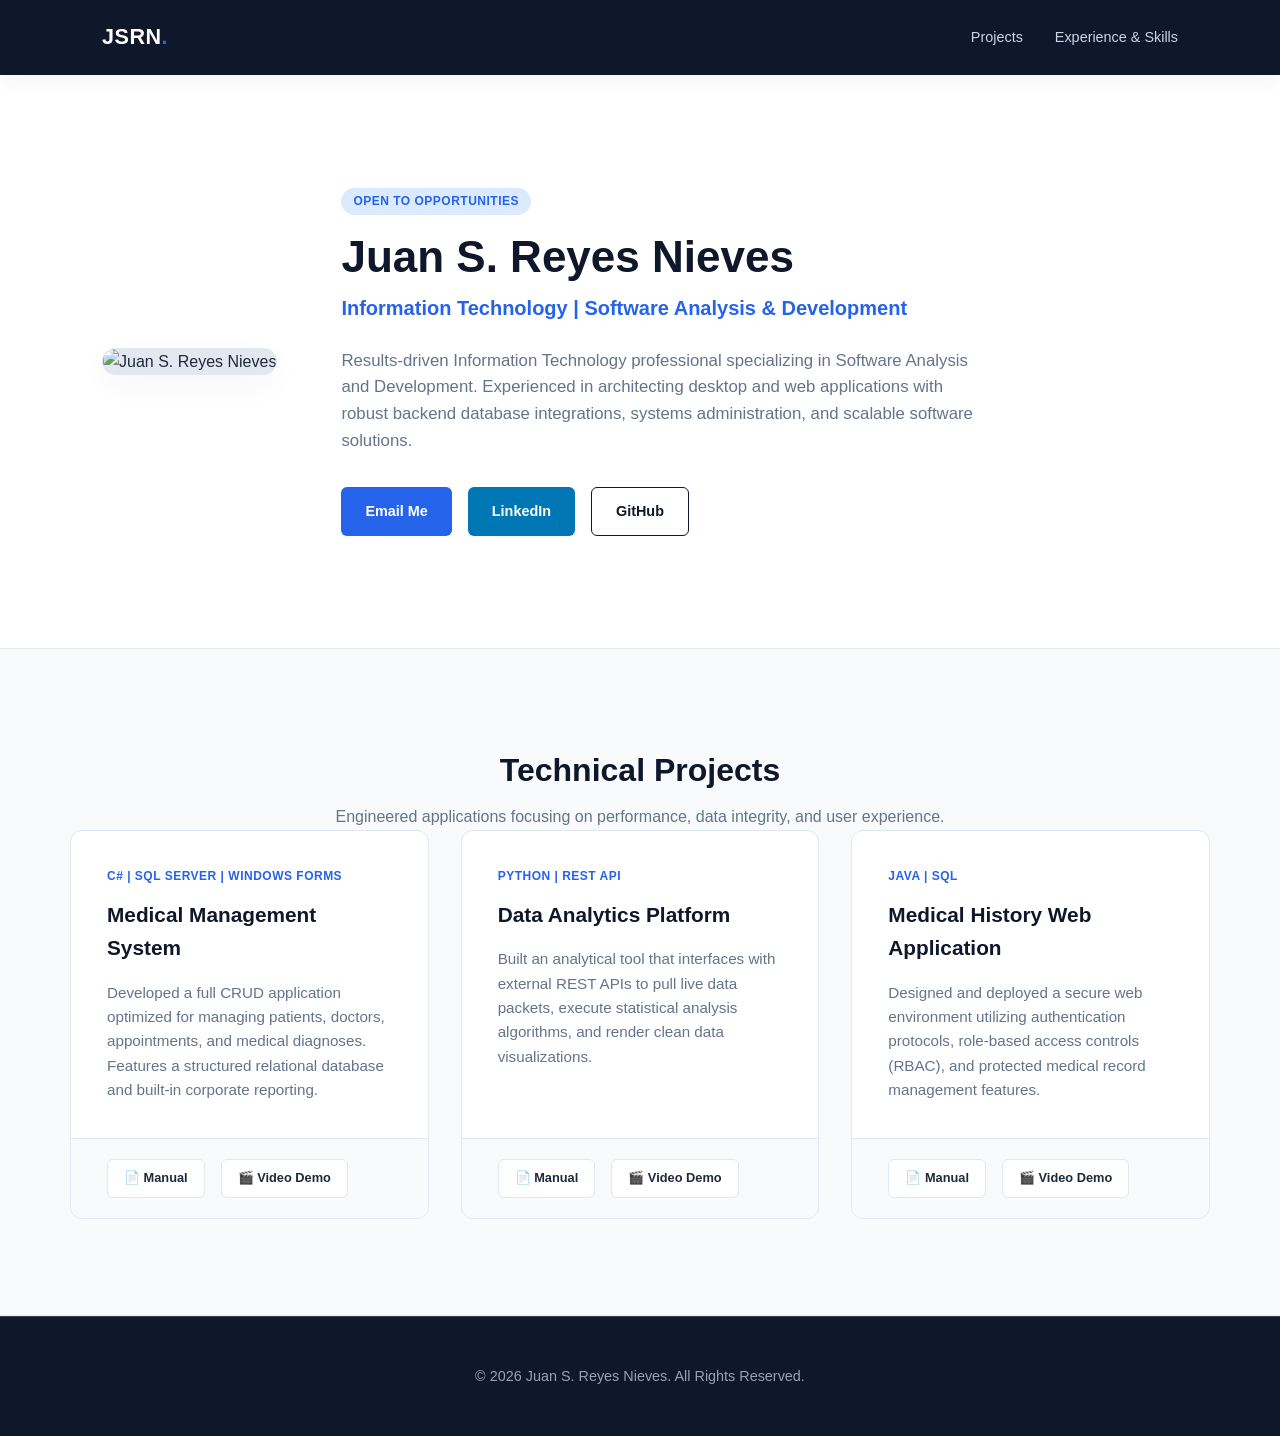
==== index.html @ 36a3efd3 "Update index.html" ====
<!DOCTYPE html>
<html lang="en">
<head>
    <meta charset="UTF-8">
    <meta name="viewport" content="width=device-width, initial-scale=1.0">
    <title>Juan S. Reyes Nieves | Portfolio</title>
    <link rel="stylesheet" href="style.css">
</head>
<body>

    <!-- Executive Navigation Bar -->
    <header>
        <nav class="nav-container">
            <div class="logo">JSRN<span class="dot">.</span></div>
            <ul class="nav-links">
                <li><a href="index.html" class="active">Projects</a></li>
                <li><a href="resume.html">Experience & Skills</a></li>
            </ul>
        </nav>
    </header>

    <!-- Professional Hero Section -->
    <section class="hero-section">
        <div class="hero-container">
            <div class="hero-image-wrapper">
                <img src="profile.jpg" alt="Juan S. Reyes Nieves" class="profile-img">
            </div>
            <div class="hero-text">
                <span class="badge">Open to Opportunities</span>
                <h1>Juan S. Reyes Nieves</h1>
                <p class="subtitle">Information Technology | Software Analysis & Development</p>
                <p class="bio">
                    Results-driven Information Technology professional specializing in Software Analysis and Development. 
                    Experienced in architecting desktop and web applications with robust backend database integrations, 
                    systems administration, and scalable software solutions.
                </p>
                <div class="cta-group">
                    <a href="mailto:juanreyesnieves@gmail.com" class="btn btn-primary">Email Me</a>
                    <a href="https://www.linkedin.com/in/juan-reyes-113794221/" target="_blank" class="btn btn-secondary">LinkedIn</a>
                    <a href="https://github.com/j8360244" target="_blank" class="btn btn-outline">GitHub</a>
                </div>
            </div>
        </div>
    </section>

    <!-- Technical Projects Grid -->
    <section class="section-container light-bg">
        <div class="section-header">
            <h2>Technical Projects</h2>
            <p class="section-subtitle">Engineered applications focusing on performance, data integrity, and user experience.</p>
        </div>
        
        <div class="projects-grid">
            <!-- Project 1 -->
            <div class="project-card">
                <div class="card-content">
                    <span class="tech-tag">C# | SQL Server | Windows Forms</span>
                    <h3>Medical Management System</h3>
                    <p>Developed a full CRUD application optimized for managing patients, doctors, appointments, and medical diagnoses. Features a structured relational database and built-in corporate reporting.</p>
                </div>
                <div class="project-actions">
                    <a href="#" class="btn btn-card" onclick="alert('Placeholder: Downloading Medical Management Manual...')">📄 Manual</a>
                    <a href="#" class="btn btn-card" onclick="alert('Placeholder: Launching Video Demo...')">🎬 Video Demo</a>
                </div>
            </div>

            <!-- Project 2 -->
            <div class="project-card">
                <div class="card-content">
                    <span class="tech-tag">Python | REST API</span>
                    <h3>Data Analytics Platform</h3>
                    <p>Built an analytical tool that interfaces with external REST APIs to pull live data packets, execute statistical analysis algorithms, and render clean data visualizations.</p>
                </div>
                <div class="project-actions">
                    <a href="#" class="btn btn-card" onclick="alert('Placeholder: Downloading Analytics Platform Manual...')">📄 Manual</a>
                    <a href="#" class="btn btn-card" onclick="alert('Placeholder: Launching Video Demo...')">🎬 Video Demo</a>
                </div>
            </div>

            <!-- Project 3 -->
            <div class="project-card">
                <div class="card-content">
                    <span class="tech-tag">Java | SQL</span>
                    <h3>Medical History Web Application</h3>
                    <p>Designed and deployed a secure web environment utilizing authentication protocols, role-based access controls (RBAC), and protected medical record management features.</p>
                </div>
                <div class="project-actions">
                    <a href="#" class="btn btn-card" onclick="alert('Placeholder: Downloading Web App Manual...')">📄 Manual</a>
                    <a href="#" class="btn btn-card" onclick="alert('Placeholder: Launching Video Demo...')">🎬 Video Demo</a>
                </div>
            </div>
        </div>
    </section>

    <footer>
        <div class="footer-content">
            <p>&copy; 2026 Juan S. Reyes Nieves. All Rights Reserved.</p>
        </div>
    </footer>

</body>
</html>
</html>
---- style.css ----
/* Custom Executive Theme Variables */
:root {
    --primary: #0f172a;       /* Deep Slate Blue */
    --accent: #2563eb;        /* Enterprise Electric Blue */
    --accent-hover: #1d4ed8;  
    --text-main: #1e293b;     /* Dark Charcoal Text */
    --text-muted: #64748b;    /* Polished Slate Gray */
    --bg-light: #f8fafc;      /* Crisp Light Gray Background */
    --bg-white: #ffffff;
    --border: #e2e8f0;        /* Subtle Border Accent */
    --max-width: 1140px;
}

/* Global Foundations */
* {
    margin: 0;
    padding: 0;
    box-sizing: border-box;
    font-family: -apple-system, BlinkMacSystemFont, "Segoe UI", Roboto, Helvetica, Arial, sans-serif;
}

html {
    scroll-behavior: smooth;
}

body {
    background-color: var(--bg-white);
    color: var(--text-main);
    line-height: 1.6;
    -webkit-font-smoothing: antialiased;
}

/* Navigation Header */
header {
    background-color: var(--primary);
    position: sticky;
    top: 0;
    z-index: 100;
    box-shadow: 0 4px 20px rgba(0, 0, 0, 0.05);
}

.nav-container {
    max-width: var(--max-width);
    margin: 0 auto;
    padding: 1.25rem 2rem;
    display: flex;
    justify-content: space-between;
    align-items: center;
}

.logo {
    color: var(--bg-white);
    font-weight: 700;
    font-size: 1.35rem;
    letter-spacing: 0.5px;
}

.logo .dot {
    color: var(--accent);
}

.nav-links {
    display: flex;
    list-style: none;
    gap: 2rem;
}

.nav-links a {
    color: #cbd5e1;
    text-decoration: none;
    font-size: 0.9rem;
    font-weight: 500;
    transition: color 0.25s ease;
}

.nav-links a:hover {
    color: var(--bg-white);
}

/* Base Layout Framework */
.section-container {
    max-width: var(--max-width);
    margin: 0 auto;
    padding: 6rem 2rem;
}

.light-bg {
    max-width: 100%;
    background-color: var(--bg-light);
    border-top: 1px solid var(--border);
    border-bottom: 1px solid var(--border);
}

.light-bg > div {
    max-width: var(--max-width);
    margin: 0 auto;
}

.section-header {
    text-align: center;
    margin-bottom: 4rem;
}

.section-header h2 {
    font-size: 2rem;
    color: var(--primary);
    font-weight: 700;
    margin-bottom: 0.5rem;
}

.section-subtitle {
    color: var(--text-muted);
    font-size: 1rem;
}

/* Refined Hero / About Layout */
.hero-section {
    max-width: var(--max-width);
    margin: 0 auto;
    padding: 7rem 2rem;
}

.hero-container {
    display: flex;
    align-items: center;
    gap: 4rem;
}

.hero-image-wrapper {
    flex-shrink: 0;
}

.profile-img {
    width: 220px;
    height: 220px;
    border-radius: 16px;
    object-fit: cover;
    border: 1px solid var(--border);
    box-shadow: 0 10px 30px rgba(0, 0, 0, 0.04);
    background-color: #e2e8f0;
}

.hero-text {
    flex-grow: 1;
}

.badge {
    display: inline-block;
    background-color: #dbeafe;
    color: var(--accent);
    padding: 0.25rem 0.75rem;
    border-radius: 99px;
    font-size: 0.75rem;
    font-weight: 600;
    margin-bottom: 1rem;
    text-transform: uppercase;
    letter-spacing: 0.5px;
}

.hero-text h1 {
    font-size: 2.75rem;
    color: var(--primary);
    font-weight: 800;
    line-height: 1.2;
    margin-bottom: 0.5rem;
}

.hero-text .subtitle {
    font-size: 1.25rem;
    color: var(--accent);
    font-weight: 600;
    margin-bottom: 1.5rem;
}

.hero-text .bio {
    color: var(--text-muted);
    font-size: 1.05rem;
    max-width: 650px;
    margin-bottom: 2rem;
}

/* Corporate Buttons Grid */
.cta-group {
    display: flex;
    flex-wrap: wrap;
    gap: 1rem;
}

.btn {
    display: inline-flex;
    align-items: center;
    justify-content: center;
    padding: 0.75rem 1.5rem;
    border-radius: 6px;
    font-size: 0.9rem;
    font-weight: 600;
    text-decoration: none;
    transition: all 0.2s ease;
    cursor: pointer;
}

.btn-primary {
    background-color: var(--accent);
    color: var(--bg-white);
}

.btn-primary:hover {
    background-color: var(--accent-hover);
    transform: translateY(-1px);
}

.btn-secondary {
    background-color: #0077b5; /* Official LinkedIn Blue */
    color: var(--bg-white);
}

.btn-secondary:hover {
    background-color: #005987;
    transform: translateY(-1px);
}

.btn-outline {
    background-color: transparent;
    color: var(--primary);
    border: 1.5px solid var(--primary);
}

.btn-outline:hover {
    background-color: var(--primary);
    color: var(--bg-white);
}

/* Enterprise Project Cards */
.projects-grid {
    display: grid;
    grid-template-columns: repeat(auto-fit, minmax(320px, 1fr));
    gap: 2rem;
}

.project-card {
    background-color: var(--bg-white);
    border: 1px solid var(--border);
    border-radius: 12px;
    display: flex;
    flex-direction: column;
    justify-content: space-between;
    transition: all 0.25s ease;
}

.project-card:hover {
    transform: translateY(-4px);
    box-shadow: 0 12px 30px rgba(15, 23, 42, 0.06);
    border-color: #cbd5e1;
}

.card-content {
    padding: 2.25rem;
}

.tech-tag {
    display: block;
    font-size: 0.75rem;
    color: var(--accent);
    font-weight: 700;
    text-transform: uppercase;
    letter-spacing: 0.5px;
    margin-bottom: 0.75rem;
}

.project-card h3 {
    font-size: 1.3rem;
    color: var(--primary);
    margin-bottom: 1rem;
}

.project-card p {
    color: var(--text-muted);
    font-size: 0.95rem;
}

.project-actions {
    padding: 1.25rem 2.25rem;
    background-color: var(--bg-light);
    border-top: 1px solid var(--border);
    border-radius: 0 0 12px 12px;
    display: flex;
    gap: 1rem;
}

.btn-card {
    padding: 0.5rem 1rem;
    font-size: 0.8rem;
    background-color: var(--bg-white);
    border: 1px solid var(--border);
    color: var(--text-main);
}

.btn-card:hover {
    background-color: var(--accent);
    color: var(--bg-white);
    border-color: var(--accent);
}

/* Clean Professional Timeline */
.timeline {
    max-width: 800px;
    margin: 0 auto;
    display: flex;
    flex-direction: column;
    gap: 1.5rem;
}

.timeline-card {
    border-left: 3px solid var(--accent);
    padding: 0.5rem 0 0.5rem 1.5rem;
}

.timeline-header {
    display: flex;
    justify-content: space-between;
    align-items: baseline;
    margin-bottom: 0.25rem;
}

.timeline-header h4 {
    font-size: 1.15rem;
    color: var(--primary);
}

.timeline-date {
    font-size: 0.85rem;
    color: var(--text-muted);
    font-weight: 500;
}

.role-title {
    font-size: 0.95rem;
    color: var(--accent);
    font-weight: 600;
    margin-bottom: 0.5rem;
}

.role-desc {
    color: var(--text-muted);
    font-size: 0.95rem;
}

/* Skills Formatting Layout */
.skills-wrapper {
    display: flex;
    gap: 4rem;
    flex-wrap: wrap;
}

.skills-block {
    flex: 1;
    min-width: 280px;
}

.skills-block h3 {
    font-size: 1.1rem;
    color: var(--primary);
    margin-bottom: 1.25rem;
    font-weight: 700;
}

.skills-tags {
    display: flex;
    flex-wrap: wrap;
    gap: 0.5rem;
}

.skills-tags span {
    background-color: var(--bg-white);
    border: 1px solid var(--border);
    padding: 0.4rem 0.8rem;
    border-radius: 6px;
    font-size: 0.85rem;
    font-weight: 500;
    color: var(--text-main);
}

/* Footer Section */
footer {
    background-color: var(--primary);
    padding: 3rem 2rem;
    text-align: center;
    border-top: 1px solid #334155;
}

.footer-content p {
    color: #94a3b8;
    font-size: 0.9rem;
}

.footer-subtext {
    margin-top: 0.35rem;
    font-size: 0.75rem !important;
    color: #64748b !important;
}

/* Responsive Optimization Engine */
@media (max-width: 768px) {
    .hero-container {
        flex-direction: column;
        text-align: center;
        gap: 2rem;
    }
    .cta-group {
        justify-content: center;
    }
    .timeline-header {
        flex-direction: column;
    }
    .section-container {
        padding: 4rem 1.5rem;
    }
}
}
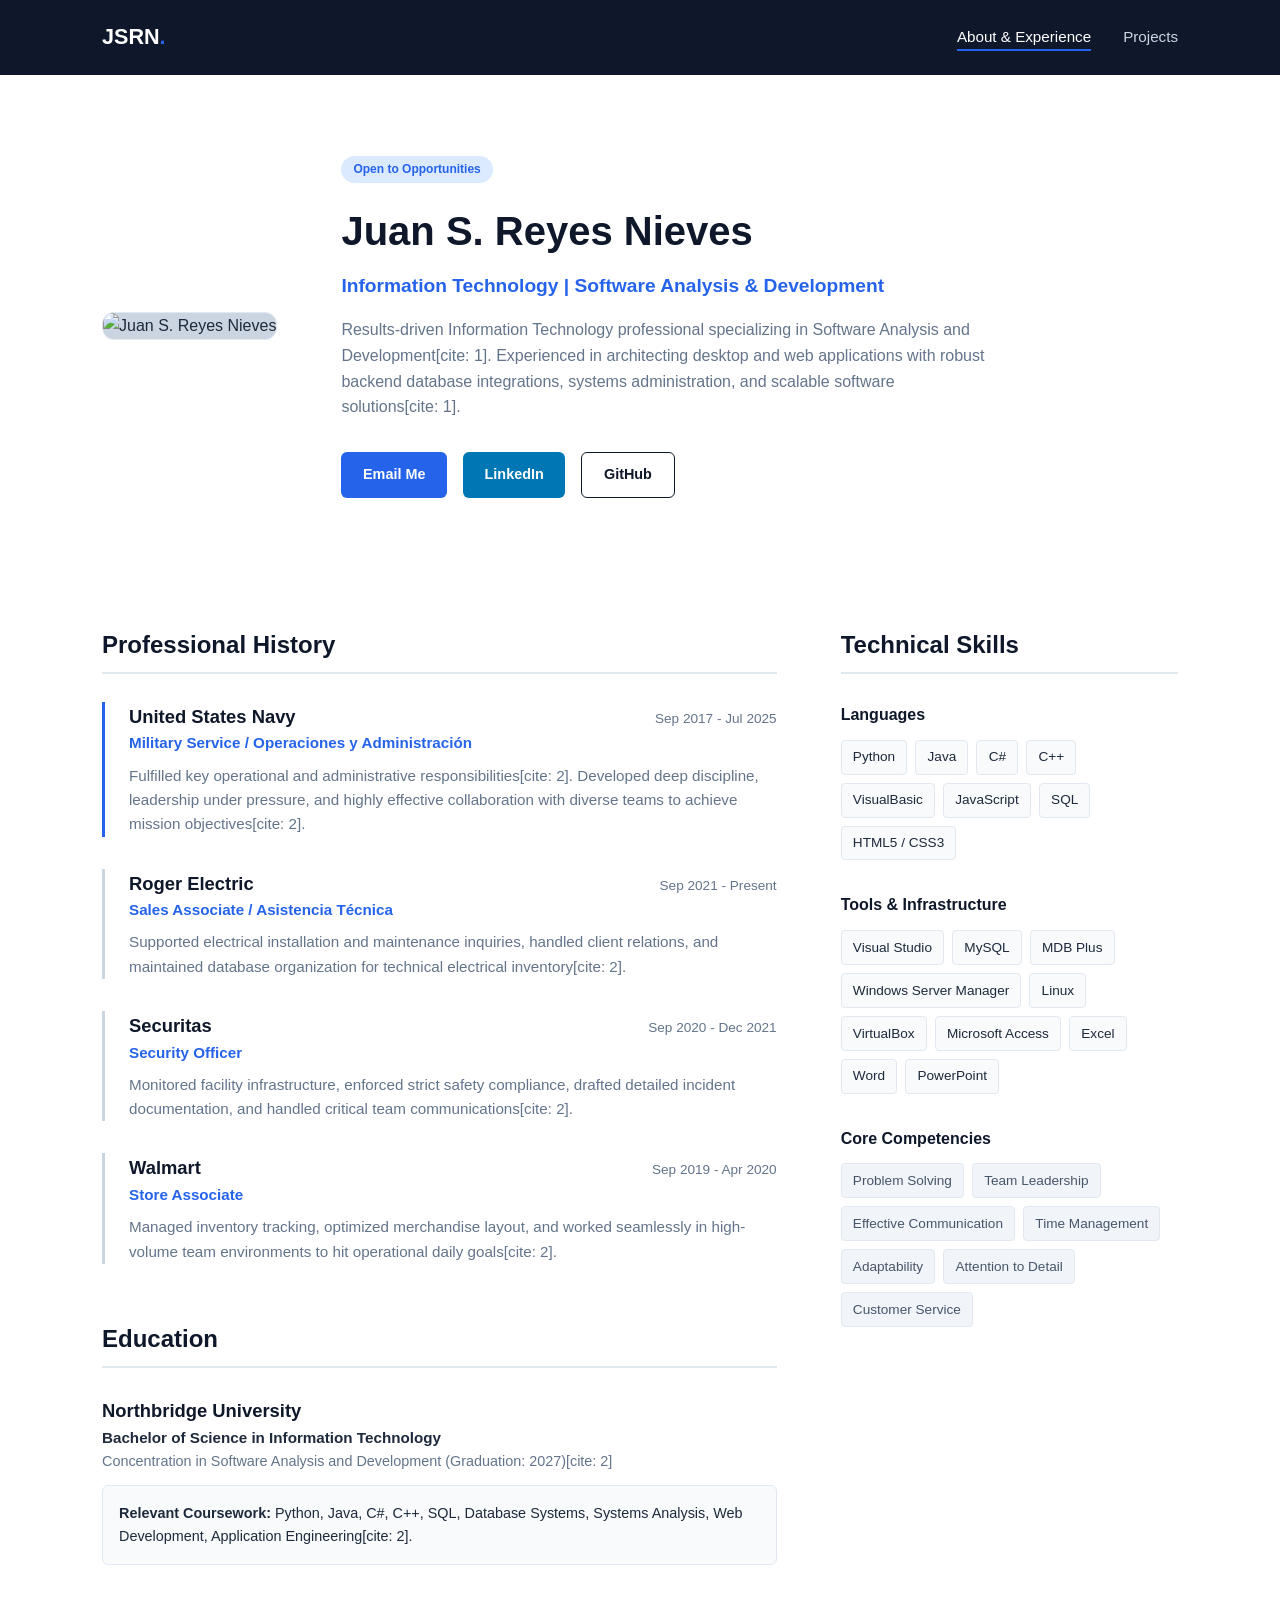
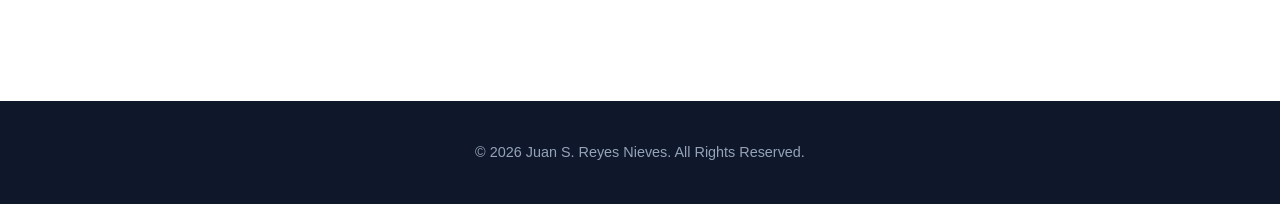
==== commit 40e5629c: "Update index.html" ====
--- a/index.html
+++ b/index.html
@@ -3,7 +3,7 @@
 <head>
     <meta charset="UTF-8">
     <meta name="viewport" content="width=device-width, initial-scale=1.0">
-    <title>Juan S. Reyes Nieves | Portfolio</title>
+    <title>Juan S. Reyes Nieves | About & Experience</title>
     <link rel="stylesheet" href="style.css">
 </head>
 <body>
@@ -13,14 +13,14 @@
         <nav class="nav-container">
             <div class="logo">JSRN<span class="dot">.</span></div>
             <ul class="nav-links">
-                <li><a href="index.html" class="active">Projects</a></li>
-                <li><a href="resume.html">Experience & Skills</a></li>
+                <li><a href="index.html" class="active">About & Experience</a></li>
+                <li><a href="projects.html">Projects</a></li>
             </ul>
         </nav>
     </header>
 
-    <!-- Professional Hero Section -->
-    <section class="hero-section">
+    <!-- Professional Hero Section / About -->
+    <section id="about" class="hero-section">
         <div class="hero-container">
             <div class="hero-image-wrapper">
                 <img src="profile.jpg" alt="Juan S. Reyes Nieves" class="profile-img">
@@ -30,9 +30,9 @@
                 <h1>Juan S. Reyes Nieves</h1>
                 <p class="subtitle">Information Technology | Software Analysis & Development</p>
                 <p class="bio">
-                    Results-driven Information Technology professional specializing in Software Analysis and Development. 
+                    Results-driven Information Technology professional specializing in Software Analysis and Development[cite: 1]. 
                     Experienced in architecting desktop and web applications with robust backend database integrations, 
-                    systems administration, and scalable software solutions.
+                    systems administration, and scalable software solutions[cite: 1].
                 </p>
                 <div class="cta-group">
                     <a href="mailto:juanreyesnieves@gmail.com" class="btn btn-primary">Email Me</a>
@@ -43,54 +43,100 @@
         </div>
     </section>
 
-    <!-- Technical Projects Grid -->
-    <section class="section-container light-bg">
-        <div class="section-header">
-            <h2>Technical Projects</h2>
-            <p class="section-subtitle">Engineered applications focusing on performance, data integrity, and user experience.</p>
-        </div>
+    <!-- Main Content Area arranged for visual comfort -->
+    <main class="resume-layout">
         
-        <div class="projects-grid">
-            <!-- Project 1 -->
-            <div class="project-card">
-                <div class="card-content">
-                    <span class="tech-tag">C# | SQL Server | Windows Forms</span>
-                    <h3>Medical Management System</h3>
-                    <p>Developed a full CRUD application optimized for managing patients, doctors, appointments, and medical diagnoses. Features a structured relational database and built-in corporate reporting.</p>
-                </div>
-                <div class="project-actions">
-                    <a href="#" class="btn btn-card" onclick="alert('Placeholder: Downloading Medical Management Manual...')">📄 Manual</a>
-                    <a href="#" class="btn btn-card" onclick="alert('Placeholder: Launching Video Demo...')">🎬 Video Demo</a>
+        <!-- Left Column: Professional Timeline & Education -->
+        <section class="resume-main">
+            <div class="section-block">
+                <h2 class="block-title">Professional History</h2>
+                
+                <div class="timeline">
+                    <!-- Military Service -->
+                    <div class="timeline-card highlight-card">
+                        <div class="timeline-header">
+                            <h4>United States Navy</h4>
+                            <span class="timeline-date">Sep 2017 - Jul 2025</span>
+                        </div>
+                        <p class="role-title">Military Service / Operaciones y Administración</p>
+                        <p class="role-desc">Fulfilled key operational and administrative responsibilities[cite: 2]. Developed deep discipline, leadership under pressure, and highly effective collaboration with diverse teams to achieve mission objectives[cite: 2].</p>
+                    </div>
+
+                    <!-- Roger Electric -->
+                    <div class="timeline-card">
+                        <div class="timeline-header">
+                            <h4>Roger Electric</h4>
+                            <span class="timeline-date">Sep 2021 - Present</span>
+                        </div>
+                        <p class="role-title">Sales Associate / Asistencia Técnica</p>
+                        <p class="role-desc">Supported electrical installation and maintenance inquiries, handled client relations, and maintained database organization for technical electrical inventory[cite: 2].</p>
+                    </div>
+
+                    <!-- Securitas -->
+                    <div class="timeline-card">
+                        <div class="timeline-header">
+                            <h4>Securitas</h4>
+                            <span class="timeline-date">Sep 2020 - Dec 2021</span>
+                        </div>
+                        <p class="role-title">Security Officer</p>
+                        <p class="role-desc">Monitored facility infrastructure, enforced strict safety compliance, drafted detailed incident documentation, and handled critical team communications[cite: 2].</p>
+                    </div>
+
+                    <!-- Walmart -->
+                    <div class="timeline-card">
+                        <div class="timeline-header">
+                            <h4>Walmart</h4>
+                            <span class="timeline-date">Sep 2019 - Apr 2020</span>
+                        </div>
+                        <p class="role-title">Store Associate</p>
+                        <p class="role-desc">Managed inventory tracking, optimized merchandise layout, and worked seamlessly in high-volume team environments to hit operational daily goals[cite: 2].</p>
+                    </div>
                 </div>
             </div>
 
-            <!-- Project 2 -->
-            <div class="project-card">
-                <div class="card-content">
-                    <span class="tech-tag">Python | REST API</span>
-                    <h3>Data Analytics Platform</h3>
-                    <p>Built an analytical tool that interfaces with external REST APIs to pull live data packets, execute statistical analysis algorithms, and render clean data visualizations.</p>
-                </div>
-                <div class="project-actions">
-                    <a href="#" class="btn btn-card" onclick="alert('Placeholder: Downloading Analytics Platform Manual...')">📄 Manual</a>
-                    <a href="#" class="btn btn-card" onclick="alert('Placeholder: Launching Video Demo...')">🎬 Video Demo</a>
+            <!-- Education Block -->
+            <div class="section-block">
+                <h2 class="block-title">Education</h2>
+                <div class="education-card">
+                    <h4>Northbridge University</h4>
+                    <p class="study-field">Bachelor of Science in Information Technology</p>
+                    <p class="specialization">Concentration in Software Analysis and Development (Graduation: 2027)[cite: 2]</p>
+                    <div class="coursework">
+                        <strong>Relevant Coursework:</strong> Python, Java, C#, C++, SQL, Database Systems, Systems Analysis, Web Development, Application Engineering[cite: 2].
+                    </div>
                 </div>
             </div>
+        </section>
 
-            <!-- Project 3 -->
-            <div class="project-card">
-                <div class="card-content">
-                    <span class="tech-tag">Java | SQL</span>
-                    <h3>Medical History Web Application</h3>
-                    <p>Designed and deployed a secure web environment utilizing authentication protocols, role-based access controls (RBAC), and protected medical record management features.</p>
+        <!-- Right Column: Expanded Skills & Competencies (Based on image_4c4420.png) -->
+        <aside class="resume-sidebar">
+            <div class="section-block">
+                <h2 class="block-title">Technical Skills</h2>
+                
+                <div class="skills-group">
+                    <h3>Languages</h3>
+                    <div class="skills-tags">
+                        <span>Python</span><span>Java</span><span>C#</span><span>C++</span><span>VisualBasic</span><span>JavaScript</span><span>SQL</span><span>HTML5 / CSS3</span>
+                    </div>
                 </div>
-                <div class="project-actions">
-                    <a href="#" class="btn btn-card" onclick="alert('Placeholder: Downloading Web App Manual...')">📄 Manual</a>
-                    <a href="#" class="btn btn-card" onclick="alert('Placeholder: Launching Video Demo...')">🎬 Video Demo</a>
+
+                <div class="skills-group">
+                    <h3>Tools & Infrastructure</h3>
+                    <div class="skills-tags">
+                        <span>Visual Studio</span><span>MySQL</span><span>MDB Plus</span><span>Windows Server Manager</span><span>Linux</span><span>VirtualBox</span><span>Microsoft Access</span><span>Excel</span><span>Word</span><span>PowerPoint</span>
+                    </div>
+                </div>
+
+                <div class="skills-group">
+                    <h3>Core Competencies</h3>
+                    <div class="skills-tags competency">
+                        <span>Problem Solving</span><span>Team Leadership</span><span>Effective Communication</span><span>Time Management</span><span>Adaptability</span><span>Attention to Detail</span><span>Customer Service</span>
+                    </div>
                 </div>
             </div>
-        </div>
-    </section>
+        </aside>
+
+    </main>
 
     <footer>
         <div class="footer-content">
--- a/style.css
+++ b/style.css
@@ -1,17 +1,17 @@
-/* Custom Executive Theme Variables */
+/* Executive Theme Variables */
 :root {
-    --primary: #0f172a;       /* Deep Slate Blue */
-    --accent: #2563eb;        /* Enterprise Electric Blue */
+    --primary: #0f172a;       
+    --accent: #2563eb;        
     --accent-hover: #1d4ed8;  
-    --text-main: #1e293b;     /* Dark Charcoal Text */
-    --text-muted: #64748b;    /* Polished Slate Gray */
-    --bg-light: #f8fafc;      /* Crisp Light Gray Background */
+    --text-main: #1e293b;     
+    --text-muted: #64748b;    
+    --bg-light: #f8fafc;      
     --bg-white: #ffffff;
-    --border: #e2e8f0;        /* Subtle Border Accent */
+    --border: #e2e8f0;        
     --max-width: 1140px;
 }
 
-/* Global Foundations */
+/* Base Formats */
 * {
     margin: 0;
     padding: 0;
@@ -30,13 +30,12 @@
     -webkit-font-smoothing: antialiased;
 }
 
-/* Navigation Header */
+/* Nav Bar Fixes */
 header {
     background-color: var(--primary);
     position: sticky;
     top: 0;
     z-index: 100;
-    box-shadow: 0 4px 20px rgba(0, 0, 0, 0.05);
 }
 
 .nav-container {
@@ -52,12 +51,9 @@
     color: var(--bg-white);
     font-weight: 700;
     font-size: 1.35rem;
-    letter-spacing: 0.5px;
-}
-
-.logo .dot {
-    color: var(--accent);
-}
+}
+
+.logo .dot { color: var(--accent); }
 
 .nav-links {
     display: flex;
@@ -68,56 +64,47 @@
 .nav-links a {
     color: #cbd5e1;
     text-decoration: none;
-    font-size: 0.9rem;
+    font-size: 0.95rem;
     font-weight: 500;
-    transition: color 0.25s ease;
-}
-
-.nav-links a:hover {
+    transition: color 0.25s;
+}
+
+.nav-links a:hover, .nav-links a.active {
     color: var(--bg-white);
-}
-
-/* Base Layout Framework */
+    border-bottom: 2px solid var(--accent);
+    padding-bottom: 4px;
+}
+
+/* Section Frameworks */
 .section-container {
-    max-width: var(--max-width);
-    margin: 0 auto;
-    padding: 6rem 2rem;
+    padding: 5rem 2rem;
 }
 
 .light-bg {
-    max-width: 100%;
     background-color: var(--bg-light);
     border-top: 1px solid var(--border);
     border-bottom: 1px solid var(--border);
 }
 
-.light-bg > div {
-    max-width: var(--max-width);
-    margin: 0 auto;
-}
-
 .section-header {
     text-align: center;
-    margin-bottom: 4rem;
+    max-width: var(--max-width);
+    margin: 0 auto 3.5rem auto;
 }
 
 .section-header h2 {
     font-size: 2rem;
     color: var(--primary);
-    font-weight: 700;
     margin-bottom: 0.5rem;
 }
 
-.section-subtitle {
-    color: var(--text-muted);
-    font-size: 1rem;
-}
-
-/* Refined Hero / About Layout */
+.section-subtitle { color: var(--text-muted); }
+
+/* Hero / Front Bio */
 .hero-section {
     max-width: var(--max-width);
     margin: 0 auto;
-    padding: 7rem 2rem;
+    padding: 5rem 2rem;
 }
 
 .hero-container {
@@ -126,22 +113,13 @@
     gap: 4rem;
 }
 
-.hero-image-wrapper {
-    flex-shrink: 0;
-}
-
 .profile-img {
-    width: 220px;
-    height: 220px;
-    border-radius: 16px;
+    width: 200px;
+    height: 200px;
+    border-radius: 12px;
     object-fit: cover;
     border: 1px solid var(--border);
-    box-shadow: 0 10px 30px rgba(0, 0, 0, 0.04);
-    background-color: #e2e8f0;
-}
-
-.hero-text {
-    flex-grow: 1;
+    background-color: #cbd5e1;
 }
 
 .badge {
@@ -153,85 +131,54 @@
     font-size: 0.75rem;
     font-weight: 600;
     margin-bottom: 1rem;
-    text-transform: uppercase;
-    letter-spacing: 0.5px;
 }
 
 .hero-text h1 {
-    font-size: 2.75rem;
+    font-size: 2.5rem;
     color: var(--primary);
-    font-weight: 800;
-    line-height: 1.2;
     margin-bottom: 0.5rem;
 }
 
-.hero-text .subtitle {
-    font-size: 1.25rem;
+.subtitle {
+    font-size: 1.2rem;
     color: var(--accent);
     font-weight: 600;
-    margin-bottom: 1.5rem;
-}
-
-.hero-text .bio {
+    margin-bottom: 1rem;
+}
+
+.bio {
     color: var(--text-muted);
-    font-size: 1.05rem;
     max-width: 650px;
     margin-bottom: 2rem;
 }
 
-/* Corporate Buttons Grid */
-.cta-group {
-    display: flex;
-    flex-wrap: wrap;
-    gap: 1rem;
-}
+/* Call to Action Buttons */
+.cta-group { display: flex; gap: 1rem; flex-wrap: wrap; }
 
 .btn {
     display: inline-flex;
     align-items: center;
-    justify-content: center;
-    padding: 0.75rem 1.5rem;
+    padding: 0.65rem 1.35rem;
     border-radius: 6px;
     font-size: 0.9rem;
     font-weight: 600;
     text-decoration: none;
-    transition: all 0.2s ease;
-    cursor: pointer;
-}
-
-.btn-primary {
-    background-color: var(--accent);
-    color: var(--bg-white);
-}
-
-.btn-primary:hover {
-    background-color: var(--accent-hover);
-    transform: translateY(-1px);
-}
-
-.btn-secondary {
-    background-color: #0077b5; /* Official LinkedIn Blue */
-    color: var(--bg-white);
-}
-
-.btn-secondary:hover {
-    background-color: #005987;
-    transform: translateY(-1px);
-}
-
-.btn-outline {
-    background-color: transparent;
-    color: var(--primary);
-    border: 1.5px solid var(--primary);
-}
-
-.btn-outline:hover {
-    background-color: var(--primary);
-    color: var(--bg-white);
-}
-
-/* Enterprise Project Cards */
+    transition: all 0.2s;
+}
+
+.btn-primary { background-color: var(--accent); color: var(--bg-white); }
+.btn-primary:hover { background-color: var(--accent-hover); }
+
+.btn-secondary { background-color: #0077b5; color: var(--bg-white); }
+.btn-secondary:hover { background-color: #005987; }
+
+.btn-outline { border: 1.5px solid var(--primary); color: var(--primary); }
+.btn-outline:hover { background-color: var(--primary); color: var(--bg-white); }
+
+/* Project Cards */
 .projects-grid {
+    max-width: var(--max-width);
+    margin: 0 auto;
     display: grid;
     grid-template-columns: repeat(auto-fit, minmax(320px, 1fr));
     gap: 2rem;
@@ -244,42 +191,21 @@
     display: flex;
     flex-direction: column;
     justify-content: space-between;
-    transition: all 0.25s ease;
+    transition: transform 0.2s, box-shadow 0.2s;
 }
 
 .project-card:hover {
-    transform: translateY(-4px);
-    box-shadow: 0 12px 30px rgba(15, 23, 42, 0.06);
-    border-color: #cbd5e1;
-}
-
-.card-content {
-    padding: 2.25rem;
-}
-
-.tech-tag {
-    display: block;
-    font-size: 0.75rem;
-    color: var(--accent);
-    font-weight: 700;
-    text-transform: uppercase;
-    letter-spacing: 0.5px;
-    margin-bottom: 0.75rem;
-}
-
-.project-card h3 {
-    font-size: 1.3rem;
-    color: var(--primary);
-    margin-bottom: 1rem;
-}
-
-.project-card p {
-    color: var(--text-muted);
-    font-size: 0.95rem;
-}
+    transform: translateY(-3px);
+    box-shadow: 0 10px 25px rgba(0,0,0,0.05);
+}
+
+.card-content { padding: 2rem; }
+.tech-tag { display: block; font-size: 0.75rem; color: var(--accent); font-weight: 700; margin-bottom: 0.5rem; }
+.project-card h3 { font-size: 1.25rem; color: var(--primary); margin-bottom: 0.75rem; }
+.project-card p { color: var(--text-muted); font-size: 0.95rem; }
 
 .project-actions {
-    padding: 1.25rem 2.25rem;
+    padding: 1rem 2rem;
     background-color: var(--bg-light);
     border-top: 1px solid var(--border);
     border-radius: 0 0 12px 12px;
@@ -287,133 +213,62 @@
     gap: 1rem;
 }
 
-.btn-card {
-    padding: 0.5rem 1rem;
-    font-size: 0.8rem;
-    background-color: var(--bg-white);
-    border: 1px solid var(--border);
-    color: var(--text-main);
-}
-
-.btn-card:hover {
-    background-color: var(--accent);
-    color: var(--bg-white);
-    border-color: var(--accent);
-}
-
-/* Clean Professional Timeline */
-.timeline {
-    max-width: 800px;
-    margin: 0 auto;
-    display: flex;
-    flex-direction: column;
-    gap: 1.5rem;
-}
-
-.timeline-card {
-    border-left: 3px solid var(--accent);
-    padding: 0.5rem 0 0.5rem 1.5rem;
-}
-
-.timeline-header {
-    display: flex;
-    justify-content: space-between;
-    align-items: baseline;
-    margin-bottom: 0.25rem;
-}
-
-.timeline-header h4 {
-    font-size: 1.15rem;
+.btn-card { padding: 0.4rem 0.8rem; font-size: 0.8rem; background-color: var(--bg-white); border: 1px solid var(--border); color: var(--text-main); }
+.btn-card:hover { background-color: var(--accent); color: var(--bg-white); border-color: var(--accent); }
+
+/* TWO COLUMN RESUME STRUCTURE (Prevents Scrunching) */
+.resume-layout {
+    max-width: var(--max-width);
+    margin: 3rem auto;
+    padding: 0 2rem;
+    display: grid;
+    grid-template-columns: 2fr 1fr;
+    gap: 4rem;
+}
+
+.section-block {
+    margin-bottom: 3.5rem;
+}
+
+.block-title {
+    font-size: 1.5rem;
     color: var(--primary);
-}
-
-.timeline-date {
-    font-size: 0.85rem;
-    color: var(--text-muted);
-    font-weight: 500;
-}
-
-.role-title {
-    font-size: 0.95rem;
-    color: var(--accent);
-    font-weight: 600;
-    margin-bottom: 0.5rem;
-}
-
-.role-desc {
-    color: var(--text-muted);
-    font-size: 0.95rem;
-}
-
-/* Skills Formatting Layout */
-.skills-wrapper {
-    display: flex;
-    gap: 4rem;
-    flex-wrap: wrap;
-}
-
-.skills-block {
-    flex: 1;
-    min-width: 280px;
-}
-
-.skills-block h3 {
-    font-size: 1.1rem;
-    color: var(--primary);
-    margin-bottom: 1.25rem;
-    font-weight: 700;
-}
-
-.skills-tags {
-    display: flex;
-    flex-wrap: wrap;
-    gap: 0.5rem;
-}
-
-.skills-tags span {
-    background-color: var(--bg-white);
-    border: 1px solid var(--border);
-    padding: 0.4rem 0.8rem;
-    border-radius: 6px;
-    font-size: 0.85rem;
-    font-weight: 500;
-    color: var(--text-main);
-}
-
-/* Footer Section */
-footer {
-    background-color: var(--primary);
-    padding: 3rem 2rem;
-    text-align: center;
-    border-top: 1px solid #334155;
-}
-
-.footer-content p {
-    color: #94a3b8;
-    font-size: 0.9rem;
-}
-
-.footer-subtext {
-    margin-top: 0.35rem;
-    font-size: 0.75rem !important;
-    color: #64748b !important;
-}
-
-/* Responsive Optimization Engine */
-@media (max-width: 768px) {
-    .hero-container {
-        flex-direction: column;
-        text-align: center;
-        gap: 2rem;
-    }
-    .cta-group {
-        justify-content: center;
-    }
-    .timeline-header {
-        flex-direction: column;
-    }
-    .section-container {
-        padding: 4rem 1.5rem;
-    }
-}
-}
+    border-bottom: 2px solid var(--border);
+    padding-bottom: 0.5rem;
+    margin-bottom: 1.75rem;
+}
+
+/* Timelines */
+.timeline { display: flex; flex-direction: column; gap: 2rem; }
+.timeline-card { border-left: 3px solid #cbd5e1; padding-left: 1.5rem; }
+.timeline-card.highlight-card { border-left-color: var(--accent); }
+
+.timeline-header { display: flex; justify-content: space-between; align-items: baseline; }
+.timeline-header h4 { font-size: 1.15rem; color: var(--primary); }
+.timeline-date { font-size: 0.85rem; color: var(--text-muted); }
+.role-title { font-size: 0.95rem; color: var(--accent); font-weight: 600; margin-bottom: 0.5rem; }
+.role-desc { color: var(--text-muted); font-size: 0.95rem; }
+
+/* Education & Skills */
+.education-card h4 { font-size: 1.15rem; color: var(--primary); }
+.study-field { font-weight: 600; color: var(--text-main); font-size: 0.95rem; }
+.specialization { font-size: 0.9rem; color: var(--text-muted); margin-bottom: 0.75rem; }
+.coursework { font-size: 0.9rem; background-color: var(--bg-light); padding: 1rem; border-radius: 6px; border: 1px solid var(--border); }
+
+.skills-group { margin-bottom: 2rem; }
+.skills-group h3 { font-size: 1rem; color: var(--primary); margin-bottom: 0.75rem; }
+.skills-tags { display: flex; flex-wrap: wrap; gap: 0.5rem; }
+.skills-tags span { background-color: var(--bg-light); border: 1px solid var(--border); padding: 0.35rem 0.7rem; border-radius: 4px; font-size: 0.85rem; }
+.skills-tags.competency span { background-color: #f1f5f9; color: #475569; }
+
+/* Footers */
+footer { background-color: var(--primary); padding: 2.5rem 2rem; text-align: center; margin-top: 5rem; }
+footer p { color: #94a3b8; font-size: 0.9rem; }
+
+/* Responsive adjustments */
+@media (max-width: 900px) {
+    .resume-layout { grid-template-columns: 1fr; gap: 2rem; }
+    .hero-container { flex-direction: column; text-align: center; gap: 2rem; }
+    .cta-group { justify-content: center; }
+    .timeline-header { flex-direction: column; }
+}
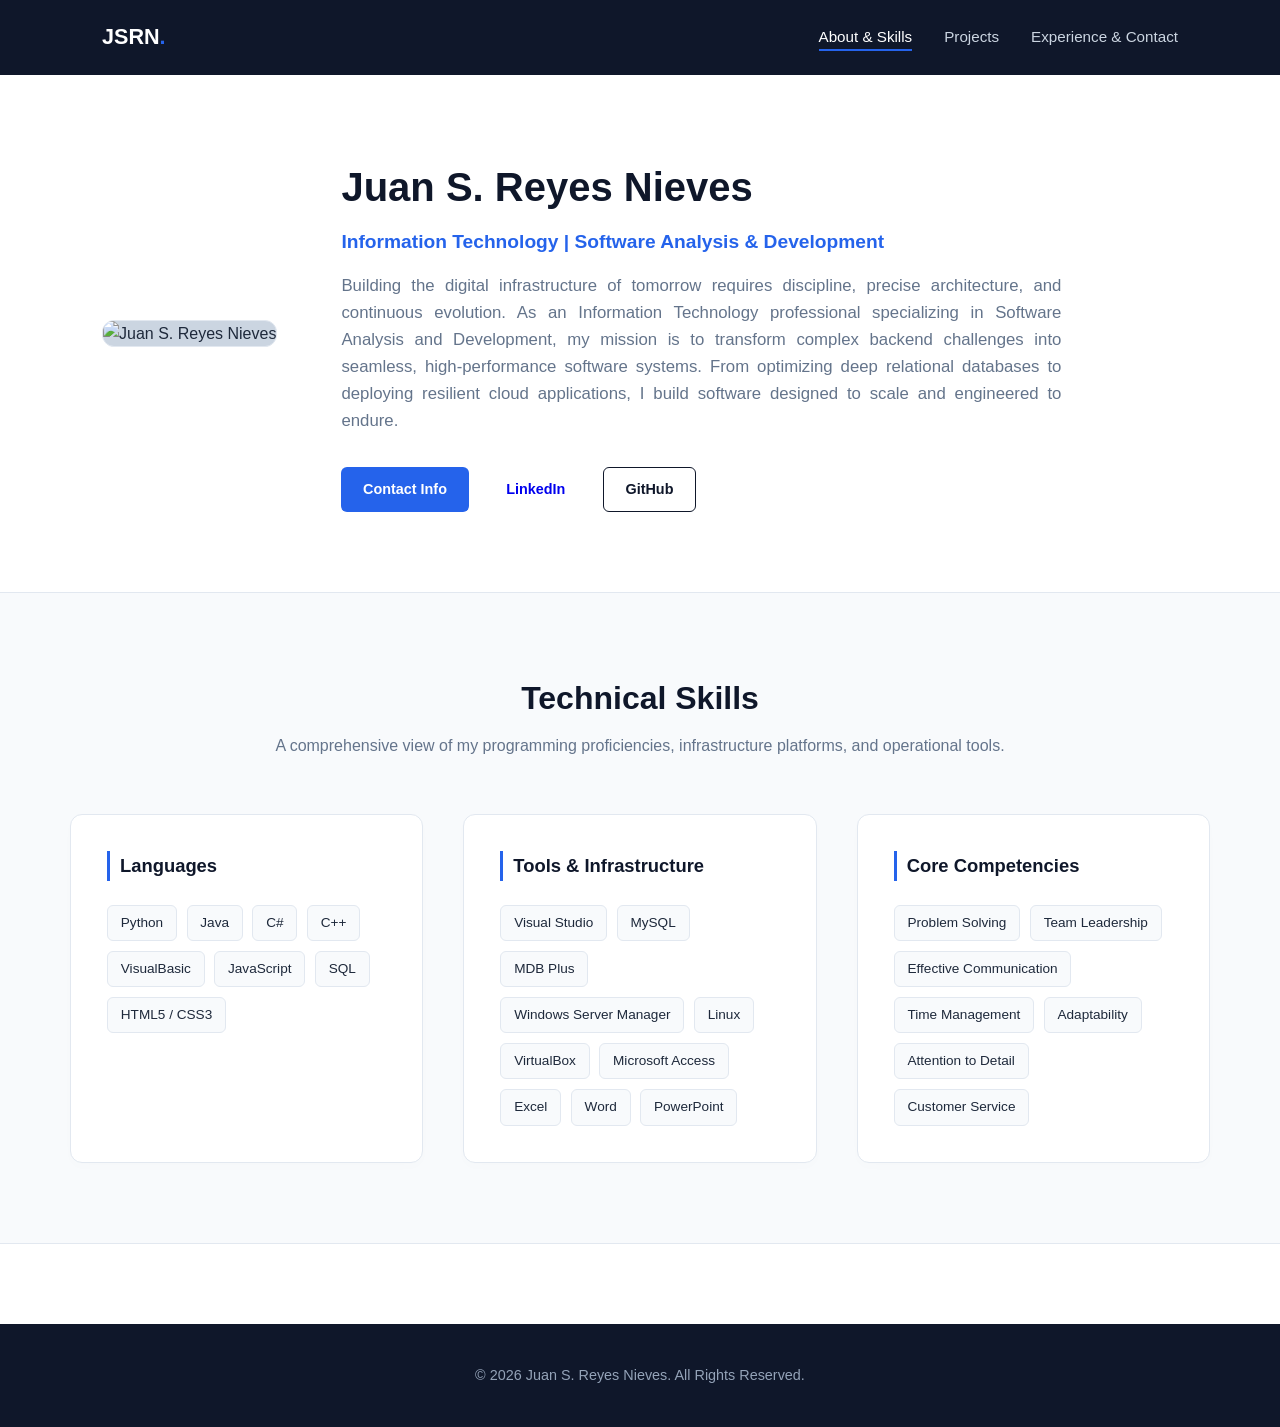
==== commit 4b903345: "Update index.html" ====
--- a/index.html
+++ b/index.html
@@ -3,7 +3,7 @@
 <head>
     <meta charset="UTF-8">
     <meta name="viewport" content="width=device-width, initial-scale=1.0">
-    <title>Juan S. Reyes Nieves | About & Experience</title>
+    <title>Juan S. Reyes Nieves | Technical Portfolio</title>
     <link rel="stylesheet" href="style.css">
 </head>
 <body>
@@ -13,29 +13,29 @@
         <nav class="nav-container">
             <div class="logo">JSRN<span class="dot">.</span></div>
             <ul class="nav-links">
-                <li><a href="index.html" class="active">About & Experience</a></li>
+                <li><a href="index.html" class="active">About & Skills</a></li>
                 <li><a href="projects.html">Projects</a></li>
+                <li><a href="experience.html">Experience & Contact</a></li>
             </ul>
         </nav>
     </header>
 
-    <!-- Professional Hero Section / About -->
-    <section id="about" class="hero-section">
+    <!-- Profile & Bio Section -->
+    <section class="hero-section">
         <div class="hero-container">
             <div class="hero-image-wrapper">
                 <img src="profile.jpg" alt="Juan S. Reyes Nieves" class="profile-img">
             </div>
             <div class="hero-text">
-                <span class="badge">Open to Opportunities</span>
                 <h1>Juan S. Reyes Nieves</h1>
                 <p class="subtitle">Information Technology | Software Analysis & Development</p>
                 <p class="bio">
-                    Results-driven Information Technology professional specializing in Software Analysis and Development[cite: 1]. 
-                    Experienced in architecting desktop and web applications with robust backend database integrations, 
-                    systems administration, and scalable software solutions[cite: 1].
+                    Building the digital infrastructure of tomorrow requires discipline, precise architecture, and continuous evolution. 
+                    As an Information Technology professional specializing in Software Analysis and Development, my mission is to transform complex backend challenges into seamless, high-performance software systems. From optimizing deep relational databases to deploying resilient cloud applications, I build software designed to scale and engineered to endure.
                 </p>
+                <!-- Streamlined Navigation Buttons -->
                 <div class="cta-group">
-                    <a href="mailto:juanreyesnieves@gmail.com" class="btn btn-primary">Email Me</a>
+                    <a href="experience.html" class="btn btn-primary">Contact Info</a>
                     <a href="https://www.linkedin.com/in/juan-reyes-113794221/" target="_blank" class="btn btn-secondary">LinkedIn</a>
                     <a href="https://github.com/j8360244" target="_blank" class="btn btn-outline">GitHub</a>
                 </div>
@@ -43,100 +43,39 @@
         </div>
     </section>
 
-    <!-- Main Content Area arranged for visual comfort -->
-    <main class="resume-layout">
-        
-        <!-- Left Column: Professional Timeline & Education -->
-        <section class="resume-main">
-            <div class="section-block">
-                <h2 class="block-title">Professional History</h2>
-                
-                <div class="timeline">
-                    <!-- Military Service -->
-                    <div class="timeline-card highlight-card">
-                        <div class="timeline-header">
-                            <h4>United States Navy</h4>
-                            <span class="timeline-date">Sep 2017 - Jul 2025</span>
-                        </div>
-                        <p class="role-title">Military Service / Operaciones y Administración</p>
-                        <p class="role-desc">Fulfilled key operational and administrative responsibilities[cite: 2]. Developed deep discipline, leadership under pressure, and highly effective collaboration with diverse teams to achieve mission objectives[cite: 2].</p>
-                    </div>
+    <!-- Technical Skills Showcase -->
+    <section class="section-container light-bg">
+        <div class="section-header">
+            <h2>Technical Skills</h2>
+            <p class="section-subtitle">A comprehensive view of my programming proficiencies, infrastructure platforms, and operational tools.</p>
+        </div>
 
-                    <!-- Roger Electric -->
-                    <div class="timeline-card">
-                        <div class="timeline-header">
-                            <h4>Roger Electric</h4>
-                            <span class="timeline-date">Sep 2021 - Present</span>
-                        </div>
-                        <p class="role-title">Sales Associate / Asistencia Técnica</p>
-                        <p class="role-desc">Supported electrical installation and maintenance inquiries, handled client relations, and maintained database organization for technical electrical inventory[cite: 2].</p>
-                    </div>
-
-                    <!-- Securitas -->
-                    <div class="timeline-card">
-                        <div class="timeline-header">
-                            <h4>Securitas</h4>
-                            <span class="timeline-date">Sep 2020 - Dec 2021</span>
-                        </div>
-                        <p class="role-title">Security Officer</p>
-                        <p class="role-desc">Monitored facility infrastructure, enforced strict safety compliance, drafted detailed incident documentation, and handled critical team communications[cite: 2].</p>
-                    </div>
-
-                    <!-- Walmart -->
-                    <div class="timeline-card">
-                        <div class="timeline-header">
-                            <h4>Walmart</h4>
-                            <span class="timeline-date">Sep 2019 - Apr 2020</span>
-                        </div>
-                        <p class="role-title">Store Associate</p>
-                        <p class="role-desc">Managed inventory tracking, optimized merchandise layout, and worked seamlessly in high-volume team environments to hit operational daily goals[cite: 2].</p>
-                    </div>
+        <div class="skills-showcase-grid">
+            <!-- Languages Block -->
+            <div class="skills-card">
+                <h3>Languages</h3>
+                <div class="skills-tags">
+                    <span>Python</span><span>Java</span><span>C#</span><span>C++</span><span>VisualBasic</span><span>JavaScript</span><span>SQL</span><span>HTML5 / CSS3</span>
                 </div>
             </div>
 
-            <!-- Education Block -->
-            <div class="section-block">
-                <h2 class="block-title">Education</h2>
-                <div class="education-card">
-                    <h4>Northbridge University</h4>
-                    <p class="study-field">Bachelor of Science in Information Technology</p>
-                    <p class="specialization">Concentration in Software Analysis and Development (Graduation: 2027)[cite: 2]</p>
-                    <div class="coursework">
-                        <strong>Relevant Coursework:</strong> Python, Java, C#, C++, SQL, Database Systems, Systems Analysis, Web Development, Application Engineering[cite: 2].
-                    </div>
+            <!-- Tools & Infrastructure Block -->
+            <div class="skills-card">
+                <h3>Tools & Infrastructure</h3>
+                <div class="skills-tags">
+                    <span>Visual Studio</span><span>MySQL</span><span>MDB Plus</span><span>Windows Server Manager</span><span>Linux</span><span>VirtualBox</span><span>Microsoft Access</span><span>Excel</span><span>Word</span><span>PowerPoint</span>
                 </div>
             </div>
-        </section>
 
-        <!-- Right Column: Expanded Skills & Competencies (Based on image_4c4420.png) -->
-        <aside class="resume-sidebar">
-            <div class="section-block">
-                <h2 class="block-title">Technical Skills</h2>
-                
-                <div class="skills-group">
-                    <h3>Languages</h3>
-                    <div class="skills-tags">
-                        <span>Python</span><span>Java</span><span>C#</span><span>C++</span><span>VisualBasic</span><span>JavaScript</span><span>SQL</span><span>HTML5 / CSS3</span>
-                    </div>
-                </div>
-
-                <div class="skills-group">
-                    <h3>Tools & Infrastructure</h3>
-                    <div class="skills-tags">
-                        <span>Visual Studio</span><span>MySQL</span><span>MDB Plus</span><span>Windows Server Manager</span><span>Linux</span><span>VirtualBox</span><span>Microsoft Access</span><span>Excel</span><span>Word</span><span>PowerPoint</span>
-                    </div>
-                </div>
-
-                <div class="skills-group">
-                    <h3>Core Competencies</h3>
-                    <div class="skills-tags competency">
-                        <span>Problem Solving</span><span>Team Leadership</span><span>Effective Communication</span><span>Time Management</span><span>Adaptability</span><span>Attention to Detail</span><span>Customer Service</span>
-                    </div>
+            <!-- Core Competencies Block -->
+            <div class="skills-card">
+                <h3>Core Competencies</h3>
+                <div class="skills-tags">
+                    <span>Problem Solving</span><span>Team Leadership</span><span>Effective Communication</span><span>Time Management</span><span>Adaptability</span><span>Attention to Detail</span><span>Customer Service</span>
                 </div>
             </div>
-        </aside>
-
-    </main>
+        </div>
+    </section>
 
     <footer>
         <div class="footer-content">
@@ -146,4 +85,3 @@
 
 </body>
 </html>
-</html>
--- a/style.css
+++ b/style.css
@@ -19,249 +19,99 @@
     font-family: -apple-system, BlinkMacSystemFont, "Segoe UI", Roboto, Helvetica, Arial, sans-serif;
 }
 
-html {
-    scroll-behavior: smooth;
-}
+html { scroll-behavior: smooth; }
+body { background-color: var(--bg-white); color: var(--text-main); line-height: 1.6; -webkit-font-smoothing: antialiased; }
 
-body {
-    background-color: var(--bg-white);
-    color: var(--text-main);
-    line-height: 1.6;
-    -webkit-font-smoothing: antialiased;
-}
+/* Navigation Bar */
+header { background-color: var(--primary); position: sticky; top: 0; z-index: 100; }
+.nav-container { max-width: var(--max-width); margin: 0 auto; padding: 1.25rem 2rem; display: flex; justify-content: space-between; align-items: center; }
+.logo { color: var(--bg-white); font-weight: 700; font-size: 1.35rem; }
+.logo .dot { color: var(--accent); }
+.nav-links { display: flex; list-style: none; gap: 2rem; }
+.nav-links a { color: #cbd5e1; text-decoration: none; font-size: 0.95rem; font-weight: 500; transition: color 0.25s; }
+.nav-links a:hover, .nav-links a.active { color: var(--bg-white); border-bottom: 2px solid var(--accent); padding-bottom: 4px; }
 
-/* Nav Bar Fixes */
-header {
-    background-color: var(--primary);
-    position: sticky;
-    top: 0;
-    z-index: 100;
-}
-
-.nav-container {
-    max-width: var(--max-width);
-    margin: 0 auto;
-    padding: 1.25rem 2rem;
-    display: flex;
-    justify-content: space-between;
-    align-items: center;
-}
-
-.logo {
-    color: var(--bg-white);
-    font-weight: 700;
-    font-size: 1.35rem;
-}
-
-.logo .dot { color: var(--accent); }
-
-.nav-links {
-    display: flex;
-    list-style: none;
-    gap: 2rem;
-}
-
-.nav-links a {
-    color: #cbd5e1;
-    text-decoration: none;
-    font-size: 0.95rem;
-    font-weight: 500;
-    transition: color 0.25s;
-}
-
-.nav-links a:hover, .nav-links a.active {
-    color: var(--bg-white);
-    border-bottom: 2px solid var(--accent);
-    padding-bottom: 4px;
-}
-
-/* Section Frameworks */
-.section-container {
-    padding: 5rem 2rem;
-}
-
-.light-bg {
-    background-color: var(--bg-light);
-    border-top: 1px solid var(--border);
-    border-bottom: 1px solid var(--border);
-}
-
-.section-header {
-    text-align: center;
-    max-width: var(--max-width);
-    margin: 0 auto 3.5rem auto;
-}
-
-.section-header h2 {
-    font-size: 2rem;
-    color: var(--primary);
-    margin-bottom: 0.5rem;
-}
-
+/* Section Frame Elements */
+.section-container { padding: 5rem 2rem; }
+.default-bg { background-color: var(--bg-white); }
+.light-bg { background-color: var(--bg-light); border-top: 1px solid var(--border); border-bottom: 1px solid var(--border); }
+.section-header { text-align: center; max-width: var(--max-width); margin: 0 auto 3.5rem auto; }
+.section-header h2 { font-size: 2rem; color: var(--primary); margin-bottom: 0.5rem; }
 .section-subtitle { color: var(--text-muted); }
 
-/* Hero / Front Bio */
-.hero-section {
-    max-width: var(--max-width);
-    margin: 0 auto;
-    padding: 5rem 2rem;
-}
+/* Hero / Bio Panel */
+.hero-section { max-width: var(--max-width); margin: 0 auto; padding: 5rem 2rem; }
+.hero-container { display: flex; align-items: center; gap: 4rem; }
+.profile-img { width: 200px; height: 200px; border-radius: 12px; object-fit: cover; border: 1px solid var(--border); background-color: #cbd5e1; }
+.badge { display: inline-block; background-color: #dbeafe; color: var(--accent); padding: 0.25rem 0.75rem; border-radius: 99px; font-size: 0.75rem; font-weight: 600; margin-bottom: 1rem; }
+.hero-text h1 { font-size: 2.5rem; color: var(--primary); margin-bottom: 0.5rem; }
+.subtitle { font-size: 1.2rem; color: var(--accent); font-weight: 600; margin-bottom: 1rem; }
+.bio { color: var(--text-muted); max-width: 720px; margin-bottom: 2rem; font-size: 1.05rem; text-align: justify; }
 
-.hero-container {
-    display: flex;
-    align-items: center;
-    gap: 4rem;
-}
-
-.profile-img {
-    width: 200px;
-    height: 200px;
-    border-radius: 12px;
-    object-fit: cover;
-    border: 1px solid var(--border);
-    background-color: #cbd5e1;
-}
-
-.badge {
-    display: inline-block;
-    background-color: #dbeafe;
-    color: var(--accent);
-    padding: 0.25rem 0.75rem;
-    border-radius: 99px;
-    font-size: 0.75rem;
-    font-weight: 600;
-    margin-bottom: 1rem;
-}
-
-.hero-text h1 {
-    font-size: 2.5rem;
-    color: var(--primary);
-    margin-bottom: 0.5rem;
-}
-
-.subtitle {
-    font-size: 1.2rem;
-    color: var(--accent);
-    font-weight: 600;
-    margin-bottom: 1rem;
-}
-
-.bio {
-    color: var(--text-muted);
-    max-width: 650px;
-    margin-bottom: 2rem;
-}
-
-/* Call to Action Buttons */
+/* Buttons UI */
 .cta-group { display: flex; gap: 1rem; flex-wrap: wrap; }
-
-.btn {
-    display: inline-flex;
-    align-items: center;
-    padding: 0.65rem 1.35rem;
-    border-radius: 6px;
-    font-size: 0.9rem;
-    font-weight: 600;
-    text-decoration: none;
-    transition: all 0.2s;
-}
-
+.btn { display: inline-flex; align-items: center; padding: 0.65rem 1.35rem; border-radius: 6px; font-size: 0.9rem; font-weight: 600; text-decoration: none; transition: all 0.2s; }
 .btn-primary { background-color: var(--accent); color: var(--bg-white); }
 .btn-primary:hover { background-color: var(--accent-hover); }
-
-.btn-secondary { background-color: #0077b5; color: var(--bg-white); }
-.btn-secondary:hover { background-color: #005987; }
-
 .btn-outline { border: 1.5px solid var(--primary); color: var(--primary); }
 .btn-outline:hover { background-color: var(--primary); color: var(--bg-white); }
 
-/* Project Cards */
-.projects-grid {
-    max-width: var(--max-width);
-    margin: 0 auto;
-    display: grid;
-    grid-template-columns: repeat(auto-fit, minmax(320px, 1fr));
-    gap: 2rem;
-}
+/* Homepage Clean Skills Layout (image_4c4420.png style) */
+.skills-showcase-grid { max-width: var(--max-width); margin: 0 auto; display: grid; grid-template-columns: repeat(auto-fit, minmax(300px, 1fr)); gap: 2.5rem; }
+.skills-card { background: var(--bg-white); border: 1px solid var(--border); padding: 2.25rem; border-radius: 12px; box-shadow: 0 4px 12px rgba(0,0,0,0.01); }
+.skills-card h3 { font-size: 1.15rem; color: var(--primary); margin-bottom: 1.5rem; border-left: 3px solid var(--accent); padding-left: 10px; }
+.skills-tags { display: flex; flex-wrap: wrap; gap: 0.6rem; }
+.skills-tags span { background-color: var(--bg-light); border: 1px solid var(--border); padding: 0.4rem 0.8rem; border-radius: 6px; font-size: 0.85rem; font-weight: 500; color: var(--text-main); }
+.skills-tags.competency span { background-color: #f1f5f9; color: #475569; }
 
-.project-card {
-    background-color: var(--bg-white);
-    border: 1px solid var(--border);
-    border-radius: 12px;
-    display: flex;
-    flex-direction: column;
-    justify-content: space-between;
-    transition: transform 0.2s, box-shadow 0.2s;
-}
-
-.project-card:hover {
-    transform: translateY(-3px);
-    box-shadow: 0 10px 25px rgba(0,0,0,0.05);
-}
-
+/* Dedicated Project Architecture */
+.projects-grid { max-width: var(--max-width); margin: 0 auto; display: grid; grid-template-columns: repeat(auto-fit, minmax(320px, 1fr)); gap: 2rem; }
+.project-card { background-color: var(--bg-white); border: 1px solid var(--border); border-radius: 12px; display: flex; flex-direction: column; justify-content: space-between; transition: transform 0.2s, box-shadow 0.2s; }
+.project-card:hover { transform: translateY(-3px); box-shadow: 0 10px 25px rgba(0,0,0,0.05); }
 .card-content { padding: 2rem; }
 .tech-tag { display: block; font-size: 0.75rem; color: var(--accent); font-weight: 700; margin-bottom: 0.5rem; }
 .project-card h3 { font-size: 1.25rem; color: var(--primary); margin-bottom: 0.75rem; }
 .project-card p { color: var(--text-muted); font-size: 0.95rem; }
-
-.project-actions {
-    padding: 1rem 2rem;
-    background-color: var(--bg-light);
-    border-top: 1px solid var(--border);
-    border-radius: 0 0 12px 12px;
-    display: flex;
-    gap: 1rem;
-}
-
+.project-actions { padding: 1rem 2rem; background-color: var(--bg-light); border-top: 1px solid var(--border); border-radius: 0 0 12px 12px; display: flex; gap: 1rem; }
 .btn-card { padding: 0.4rem 0.8rem; font-size: 0.8rem; background-color: var(--bg-white); border: 1px solid var(--border); color: var(--text-main); }
 .btn-card:hover { background-color: var(--accent); color: var(--bg-white); border-color: var(--accent); }
 
-/* TWO COLUMN RESUME STRUCTURE (Prevents Scrunching) */
-.resume-layout {
-    max-width: var(--max-width);
-    margin: 3rem auto;
-    padding: 0 2rem;
-    display: grid;
-    grid-template-columns: 2fr 1fr;
-    gap: 4rem;
-}
+/* Experience Page Dashboard Frame */
+.resume-layout { max-width: var(--max-width); margin: 3rem auto; padding: 0 2rem; display: grid; grid-template-columns: 2fr 1fr; gap: 4rem; }
+.section-block { margin-bottom: 3.5rem; }
+.block-title { font-size: 1.5rem; color: var(--primary); border-bottom: 2px solid var(--border); padding-bottom: 0.5rem; margin-bottom: 1.75rem; }
 
-.section-block {
-    margin-bottom: 3.5rem;
-}
-
-.block-title {
-    font-size: 1.5rem;
-    color: var(--primary);
-    border-bottom: 2px solid var(--border);
-    padding-bottom: 0.5rem;
-    margin-bottom: 1.75rem;
-}
-
-/* Timelines */
+/* Timelines styling */
 .timeline { display: flex; flex-direction: column; gap: 2rem; }
 .timeline-card { border-left: 3px solid #cbd5e1; padding-left: 1.5rem; }
 .timeline-card.highlight-card { border-left-color: var(--accent); }
-
 .timeline-header { display: flex; justify-content: space-between; align-items: baseline; }
 .timeline-header h4 { font-size: 1.15rem; color: var(--primary); }
 .timeline-date { font-size: 0.85rem; color: var(--text-muted); }
 .role-title { font-size: 0.95rem; color: var(--accent); font-weight: 600; margin-bottom: 0.5rem; }
 .role-desc { color: var(--text-muted); font-size: 0.95rem; }
 
-/* Education & Skills */
+/* Education panel */
 .education-card h4 { font-size: 1.15rem; color: var(--primary); }
 .study-field { font-weight: 600; color: var(--text-main); font-size: 0.95rem; }
 .specialization { font-size: 0.9rem; color: var(--text-muted); margin-bottom: 0.75rem; }
 .coursework { font-size: 0.9rem; background-color: var(--bg-light); padding: 1rem; border-radius: 6px; border: 1px solid var(--border); }
 
-.skills-group { margin-bottom: 2rem; }
-.skills-group h3 { font-size: 1rem; color: var(--primary); margin-bottom: 0.75rem; }
-.skills-tags { display: flex; flex-wrap: wrap; gap: 0.5rem; }
-.skills-tags span { background-color: var(--bg-light); border: 1px solid var(--border); padding: 0.35rem 0.7rem; border-radius: 4px; font-size: 0.85rem; }
-.skills-tags.competency span { background-color: #f1f5f9; color: #475569; }
+/* Contact sidebar widgets */
+.sidebar-intro { color: var(--text-muted); font-size: 0.95rem; margin-bottom: 1.5rem; }
+.contact-card-vertical { background-color: var(--bg-light); border: 1px solid var(--border); border-radius: 12px; padding: 2rem; display: flex; flex-direction: column; gap: 1.5rem; }
+.contact-item { display: flex; flex-direction: column; gap: 0.25rem; }
+.contact-label { font-size: 0.75rem; font-weight: 700; color: var(--text-muted); text-transform: uppercase; letter-spacing: 0.5px; }
+.contact-value { color: var(--primary); font-weight: 600; text-decoration: none; font-size: 0.95rem; }
+.contact-value:hover { color: var(--accent); }
+.contact-plain-value { color: var(--text-main); font-weight: 600; font-size: 0.95rem; }
+.contact-value-link { display: inline-block; padding: 0.5rem; text-align: center; border-radius: 6px; text-decoration: none; font-weight: 600; font-size: 0.85rem; color: white; }
+.contact-value-link.linkedin { background-color: #0077b5; }
+.contact-value-link.linkedin:hover { background-color: #005987; }
+.contact-value-link.github { background-color: #24292e; }
+.contact-value-link.github:hover { background-color: #111; }
 
-/* Footers */
+/* Footer Elements */
 footer { background-color: var(--primary); padding: 2.5rem 2rem; text-align: center; margin-top: 5rem; }
 footer p { color: #94a3b8; font-size: 0.9rem; }
 
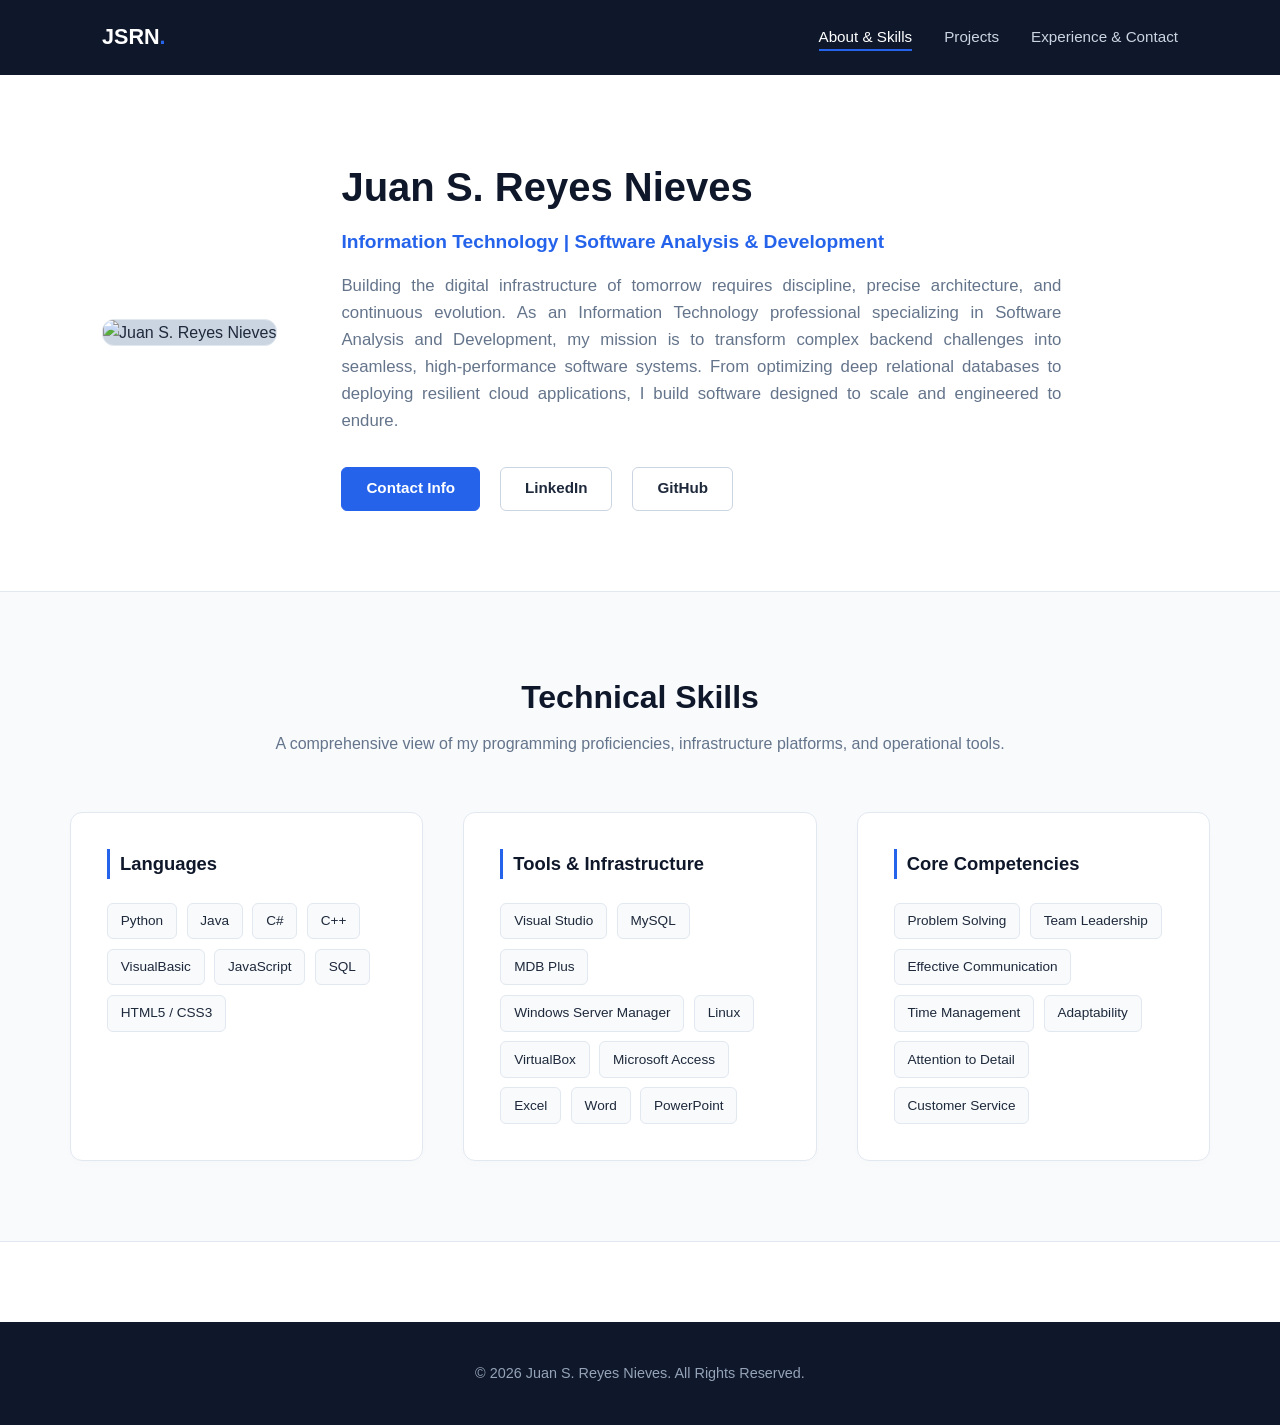
==== commit 42710ac2: "Update index.html" ====
--- a/index.html
+++ b/index.html
@@ -8,7 +8,6 @@
 </head>
 <body>
 
-    <!-- Executive Navigation Bar -->
     <header>
         <nav class="nav-container">
             <div class="logo">JSRN<span class="dot">.</span></div>
@@ -20,12 +19,12 @@
         </nav>
     </header>
 
-    <!-- Profile & Bio Section -->
     <section class="hero-section">
         <div class="hero-container">
-            <div class="hero-image-wrapper">
-                <img src="profile.jpg" alt="Juan S. Reyes Nieves" class="profile-img">
+                        <div class="hero-image-wrapper">
+                <img src="Myphoto.png" alt="Juan S. Reyes Nieves" class="profile-img">
             </div>
+
             <div class="hero-text">
                 <h1>Juan S. Reyes Nieves</h1>
                 <p class="subtitle">Information Technology | Software Analysis & Development</p>
@@ -33,17 +32,16 @@
                     Building the digital infrastructure of tomorrow requires discipline, precise architecture, and continuous evolution. 
                     As an Information Technology professional specializing in Software Analysis and Development, my mission is to transform complex backend challenges into seamless, high-performance software systems. From optimizing deep relational databases to deploying resilient cloud applications, I build software designed to scale and engineered to endure.
                 </p>
-                <!-- Streamlined Navigation Buttons -->
+                
                 <div class="cta-group">
                     <a href="experience.html" class="btn btn-primary">Contact Info</a>
-                    <a href="https://www.linkedin.com/in/juan-reyes-113794221/" target="_blank" class="btn btn-secondary">LinkedIn</a>
-                    <a href="https://github.com/j8360244" target="_blank" class="btn btn-outline">GitHub</a>
+                    <a href="https://www.linkedin.com/in/juan-reyes-113794221/" target="_blank" class="btn btn-outline linkedin-btn">LinkedIn</a>
+                    <a href="https://github.com/j8360244" target="_blank" class="btn btn-outline github-btn">GitHub</a>
                 </div>
             </div>
         </div>
     </section>
 
-    <!-- Technical Skills Showcase -->
     <section class="section-container light-bg">
         <div class="section-header">
             <h2>Technical Skills</h2>
@@ -51,7 +49,6 @@
         </div>
 
         <div class="skills-showcase-grid">
-            <!-- Languages Block -->
             <div class="skills-card">
                 <h3>Languages</h3>
                 <div class="skills-tags">
@@ -59,7 +56,6 @@
                 </div>
             </div>
 
-            <!-- Tools & Infrastructure Block -->
             <div class="skills-card">
                 <h3>Tools & Infrastructure</h3>
                 <div class="skills-tags">
@@ -67,7 +63,6 @@
                 </div>
             </div>
 
-            <!-- Core Competencies Block -->
             <div class="skills-card">
                 <h3>Core Competencies</h3>
                 <div class="skills-tags">
--- a/style.css
+++ b/style.css
@@ -49,14 +49,57 @@
 .bio { color: var(--text-muted); max-width: 720px; margin-bottom: 2rem; font-size: 1.05rem; text-align: justify; }
 
 /* Buttons UI */
-.cta-group { display: flex; gap: 1rem; flex-wrap: wrap; }
-.btn { display: inline-flex; align-items: center; padding: 0.65rem 1.35rem; border-radius: 6px; font-size: 0.9rem; font-weight: 600; text-decoration: none; transition: all 0.2s; }
-.btn-primary { background-color: var(--accent); color: var(--bg-white); }
-.btn-primary:hover { background-color: var(--accent-hover); }
-.btn-outline { border: 1.5px solid var(--primary); color: var(--primary); }
-.btn-outline:hover { background-color: var(--primary); color: var(--bg-white); }
 
-/* Homepage Clean Skills Layout (image_4c4420.png style) */
+/* Homepage Clean Skills Layout (image_4c4420.png style) *//* Clean Symmetry Button Framework */
+.cta-group { 
+    display: flex; 
+    gap: 1.25rem; 
+    flex-wrap: wrap; 
+    align-items: center;
+}
+
+.btn {
+    display: inline-flex;
+    align-items: center;
+    justify-content: center;
+    padding: 0.75rem 1.5rem;
+    border-radius: 6px;
+    font-size: 0.95rem;
+    font-weight: 600;
+    text-decoration: none;
+    transition: all 0.2s ease-in-out;
+    height: 44px; /* Perfectly aligns heights */
+}
+
+/* Primary Color Button */
+.btn-primary { 
+    background-color: var(--accent); 
+    color: var(--bg-white);
+    border: 1px solid var(--accent);
+}
+.btn-primary:hover { 
+    background-color: var(--accent-hover); 
+    border-color: var(--accent-hover);
+}
+
+/* Styled Outlined Buttons */
+.btn-outline { 
+    border: 1.5px solid #cbd5e1; 
+    color: var(--text-main); 
+    background-color: var(--bg-white);
+}
+
+.btn-outline.linkedin-btn:hover {
+    color: #0077b5;
+    border-color: #0077b5;
+    background-color: #f0f7fa;
+}
+
+.btn-outline.github-btn:hover {
+    color: #24292e;
+    border-color: #24292e;
+    background-color: #f6f8fa;
+}
 .skills-showcase-grid { max-width: var(--max-width); margin: 0 auto; display: grid; grid-template-columns: repeat(auto-fit, minmax(300px, 1fr)); gap: 2.5rem; }
 .skills-card { background: var(--bg-white); border: 1px solid var(--border); padding: 2.25rem; border-radius: 12px; box-shadow: 0 4px 12px rgba(0,0,0,0.01); }
 .skills-card h3 { font-size: 1.15rem; color: var(--primary); margin-bottom: 1.5rem; border-left: 3px solid var(--accent); padding-left: 10px; }
